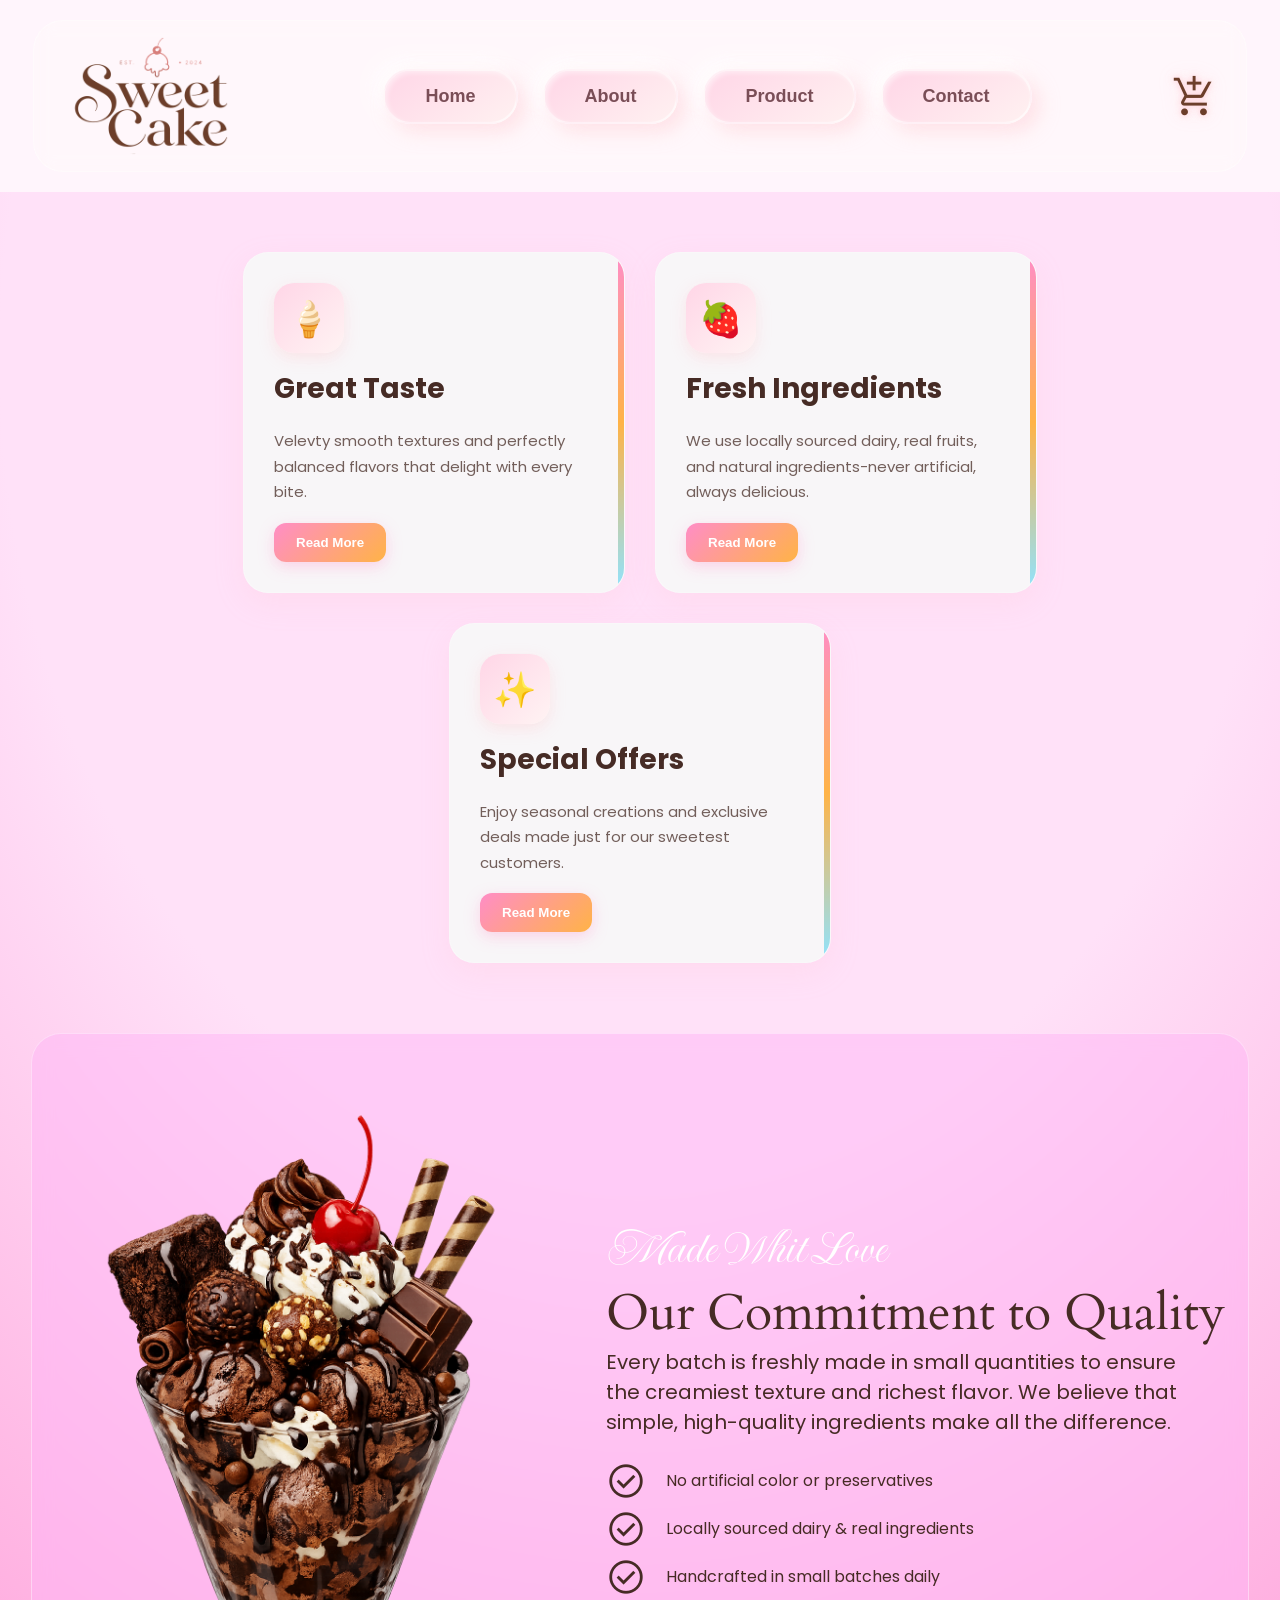
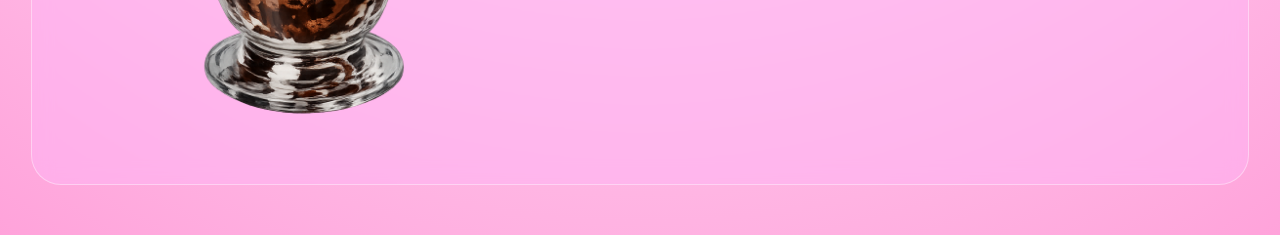
==== about.html @ 4bc4954b "Add files via upload" ====
<!DOCTYPE html>
<html lang="en">

<head>
    <meta charset="UTF-8">
    <meta name="viewport" content="width=device-width, initial-scale=1.0">
    <title>
        Sweet Cake - About
    </title>
    <link rel="stylesheet" href="style.css">
    <link rel="shortcut icon" href="img/icono_pague.png">
    <link rel="preconnect" href="https://fonts.googleapis.com">
    <link rel="preconnect" href="https://fonts.gstatic.com" crossorigin>
    <link href="https://fonts.googleapis.com/css2?family=Poppins:wght@300;400;500;600;700&display=swap"
        rel="stylesheet">
    <link
        href="https://fonts.googleapis.com/css2?family=Cardo:ital,wght@0,400;0,700;1,400&family=Imperial+Script&family=Montserrat:ital,wght@0,100..900;1,100..900&display=swap"
        rel="stylesheet">
    <link href="https://fonts.googleapis.com/css2?family=Material+Symbols+Outlined" rel="stylesheet">
</head>

<body>
    <div class="menu">
        <img src="img/logo.png" alt="logo" class="logo">
        <div class="menu_links">
            <button class="item_menu" onclick="location.href='index.html'">
                Home
            </button>
            <button class="item_menu" onclick="location.href='about.html'">
                About
            </button>
            <button class="item_menu" onclick="location.href='product.html'">
                Product
            </button>
            <button class="item_menu" onclick="location.href='contact.html'">
                Contact
            </button>
        </div>
        <div class="icono_compras">
            add_shopping_cart
        </div>
    </div>

    <section class="about">
        <div class="items_container">
            <div class="item">
                <div class="item_icono">
                    🍦
                </div>
                <div class="item_content">
                    <div class="item_title">
                        Great Taste
                    </div>
                    <div class="item_text">
                        Velevty smooth textures and perfectly balanced flavors that delight with every bite.
                    </div>
                    <button class="item_btn">
                        Read More
                    </button>
                </div>
            </div>
            <div class="item">
                <div class="item_icono">
                    🍓
                </div>
                <div class="item_content">
                    <div class="item_title">
                        Fresh Ingredients
                    </div>
                    <div class="item_text">
                        We use locally sourced dairy, real fruits, and natural ingredients-never artificial, always
                        delicious.
                    </div>
                    <button class="item_btn">
                        Read More
                    </button>
                </div>
            </div>
            <div class="item">
                <div class="item_icono">
                    ✨
                </div>
                <div class="item_content">
                    <div class="item_title">
                        Special Offers
                    </div>
                    <div class="item_text">
                        Enjoy seasonal creations and exclusive deals made just for our sweetest customers.
                    </div>
                    <button class="item_btn">
                        Read More
                    </button>
                </div>
            </div>
        </div>
        <div class="banner_about">
            <img src="img/Heladochocolate.png" alt="producto" class="img_producto">
            <div class="text_about">
                <div class="text_about_titulo">
                    Made Whit Love
                </div>
                <div class="text_about_subtitulo">
                    Our Commitment to Quality
                </div>
                <div class="text_about_parrafo">
                    Every batch is freshly made in small quantities to ensure the creamiest texture and richest flavor.
                    We believe that simple, high-quality ingredients make all the difference.
                </div>
                <div class="text_about_check">
                    <div class="item_icono_banner_about">
                        check_circle
                    </div>
                    <div class="textcheck">
                        No artificial color or preservatives
                    </div>
                </div>
                <div class="text_about_check">
                    <div class="item_icono_banner_about">
                        check_circle
                    </div>
                    <div class="textcheck">
                        Locally sourced dairy & real ingredients
                    </div>
                </div>
                <div class="text_about_check">
                    <div class="item_icono_banner_about">
                        check_circle
                    </div>
                    <div class="textcheck">
                        Handcrafted in small batches daily
                    </div>
                </div>
            </div>
        </div>
    </section>
</body>

</html>
---- style.css ----
body {
    margin: 0;
    background: hsl(316, 100%, 98%);
    font-family: 'Poppins', sans-serif;
}

html {
    scroll-behavior: smooth;
}

.home {
    display: flex;
    align-items: center;
    flex-direction: column;
    justify-content: start;
    background-image: url(img/Fondo.png);
    background-size: cover;
    /* Ajusta la imagen a toda la pantalla */
    background-position: center;
    /* Centra la imagen */
    background-repeat: no-repeat;
    /* Evita que se repita */
    height: 800px;
    margin: 0;
    min-height: 100vh;
    padding-bottom: 80px;
    overflow: hidden;
}

.logo {
    height: 120px;
    padding: 0;
    flex-shrink: 0;
}

.menu {
    justify-content: space-between;
    gap: 20px;
    display: flex;
    align-items: center;
    flex-wrap: wrap;
    width: 90%;
    max-width: 1400px;
    padding:
        15px 30px;
    margin: 20px auto;
    background:
        rgba(255,
            252,
            248,
            0.35);
    border-radius: 30px;
    backdrop-filter:
        blur(10px);
    border:
        1px solid rgba(255,
            255,
            255,
            .4);
}

.item_menu {
    background: linear-gradient(145deg, #ffd6e7, #fff1f1);
    border-radius: 50px;
    border: 2px solid rgba(255, 255, 255, 0.6);
    color: #7a4e57;
    font-size: 18px;
    font-weight: 600;
    padding: 15px 40px;
    cursor: pointer;
    box-shadow:
        8px 8px 20px rgba(255, 182, 193, 0.35),
        -8px -8px 20px rgba(255, 255, 255, 0.8),
        inset 2px 2px 5px rgba(255, 255, 255, 0.5);
    transition: all 0.25s ease;
    backdrop-filter: blur(8px);
}

.item_menu:hover {
    transform: translateY(-3px) scale(1.03);
    background: linear-gradient(145deg, #ffe0ec, #fff7f7);
    box-shadow:
        10px 10px 25px rgba(255, 182, 193, 0.45),
        -10px -10px 25px rgba(255, 255, 255, 0.9),
        inset 2px 2px 6px rgba(255, 255, 255, 0.6);
}

.item_menu:active {
    transform: scale(0.98);
    box-shadow:
        inset 4px 4px 10px rgba(255, 182, 193, 0.35),
        inset -4px -4px 10px rgba(255, 255, 255, 0.7);
}

.item_menu:focus {
    outline: none;
}

.menu_links {
    display: flex;
    align-items: center;
    justify-content: center;
    gap: 25px;
    flex-wrap: wrap;
}

.icono_compras {
    font-family: 'Material Symbols Outlined';
    font-size: 55px;
    color: #6c3e2a;
    padding: 0;
    font-size: 45px;
    cursor: pointer;
    transition: all 0.3s ease;
    text-shadow:
        0 0 5px rgba(255, 182, 193, 0.5),
        0 0 10px rgba(255, 192, 203, 0.4),
        0 0 20px rgba(255, 182, 193, 0.3);
}

.icono_compras:hover {
    color: #ffb6c9;
    transform: scale(1.15) translateY(-3px);
    text-shadow:
        0 0 8px rgba(255, 182, 193, 0.8),
        0 0 18px rgba(255, 192, 203, 0.7),
        0 0 35px rgba(255, 182, 193, 0.6),
        0 0 55px rgba(255, 182, 193, 0.5);
}

.icono_compras:active {
    transform: scale(0.95);
}

.banner {
    margin-top: 20px;
    display: flex;
    align-items: center;
    justify-content: center;
    width: 95%;
    max-width: 1800px;
    min-height: 600px;
    gap: 40px;
    flex-wrap: wrap;
}

.text_banner {
    display: flex;
    flex-direction: column;
    max-width: 700px;
}

.img_banner {
    width: 100%;
    max-width: 500px;
    height: auto;
    object-fit: contain;
}

.img_banner:hover {
    transform: scale(1.08);
}

.text_titulo {
    font-family: "Imperial Script", cursive;
    color: #eca9bb;
    font-size: 50px;
    margin-bottom: -20px;
}

.text_subtitulo {
    font-family: "Cardo", serif;
    font-weight: bold;
    font-size: 110px;
    color: #462b25;
    margin-top: 0;
    margin-bottom: -20px;
}

.text_parrafo {
    width: 100%;
    max-width: 600px;
    font-weight: 600;
    font-size: 20px;
    color: #462b25;
    padding: 10px;
    background: rgba(255, 199, 246, 0.15);
    /* transparencia */
    border-radius: 30px;
    backdrop-filter: blur(10px);
    /* efecto vidrio elegante */
    -webkit-backdrop-filter: blur(10px);
    border: 1px solid rgba(255, 255, 255, 0.4);
}

.text_subinferior {
    font-family: "Imperial Script", cursive;
    color: #462b25;
    font-size: 50px;
    align-items: end;
    align-self: flex-end;
}

.about {
    padding-top: 20px;
    display: flex;
    align-items: center;
    justify-content: center;
    flex-direction: column;
    gap: 30px;
    inset: 0;
    width: 100%;
    height: 100%;
    background: white;
    background: radial-gradient(125% 125% at 50% 10%, #ffe1f8 40%, rgb(255, 137, 206) 100%);
    z-index: -10;
    padding-bottom: 50px;
}

.items_container {
    display: flex;
    gap: 30px;
    justify-content: center;
    flex-wrap: wrap;
    padding: 40px;
}

/* CARD */
.item {
    position: relative;
    width: 320px;
    padding: 30px;
    border-radius: 25px;
    background: rgba(248, 248, 248, 0.932);
    backdrop-filter: blur(12px);
    overflow: hidden;
    transition: 0.5s ease;
    box-shadow:
        0 10px 30px rgba(255, 182, 193, 0.15);
    border: 1px solid rgba(255, 255, 255, 0.2);
}

/* LINEA LATERAL */
.item::before {
    content: "";
    position: absolute;
    top: 0;
    right: 0;
    width: 6px;
    height: 100%;
    background: linear-gradient(to bottom,
            #ff8dc7,
            #ffb347,
            #8fe3ff);
    transition: 0.5s ease;
}

/* HOVER */
.item:hover::before {
    width: 100%;
    opacity: 0.15;
}

.item:hover {
    transform: translateY(-10px);
}

.item_content {
    position: relative;
    z-index: 2;
    display: flex;
    flex-direction: column;
    gap: 18px;
}

.item_icono {
    width: 70px;
    height: 70px;
    border-radius: 20px;
    display: flex;
    align-items: center;
    justify-content: center;
    font-size: 35px;
    background: linear-gradient(135deg,
            #ffd6e7,
            #fff3f3);
    box-shadow:
        0 5px 15px rgba(255, 182, 193, 0.3);
    margin-bottom: 15px;
}

.item_title {
    font-size: 28px;
    font-weight: 700;
    color: #462b25;
    font-family: 'Poppins', sans-serif;
}


.item_text {
    color: rgba(70, 43, 37, 0.75);
    line-height: 1.7;
    font-size: 15px;
}

.item_btn {
    width: fit-content;
    padding: 12px 22px;
    border: none;
    border-radius: 12px;
    cursor: pointer;
    font-weight: 600;
    color: white;
    background: linear-gradient(135deg,
            #ff8dc7,
            #ffb347);
    transition: 0.3s ease;
    box-shadow:
        0 5px 15px rgba(255, 141, 199, 0.35);
}

.item_btn:hover {
    transform: scale(1.05);
    background: linear-gradient(135deg,
            #ff9ad0,
            #ffc067);
}

.banner_about {
    display: flex;
    align-items: center;
    flex-direction: row;
    justify-content: center;
    width: 95%;
    max-width: 1400px;
    border-radius: 30px;
    gap: 50px;
    background: rgba(255, 182, 245, 0.5);
    /* transparencia */
    border-radius: 30px;
    backdrop-filter: blur(10px);
    /* efecto vidrio elegante */
    -webkit-backdrop-filter: blur(10px);
    border: 1px solid rgba(255, 255, 255, 0.4);
}


.img_producto {
    width: 500px;
    transition: transform 0.35s ease;
    cursor: pointer;
}

.img_producto:hover {
    transform: scale(1.08);
}

.text_about {
    color: #462b25;
    width: auto
}

.text_about_titulo {
    font-family: "Imperial Script", cursive;
    color: #ffffff;
    font-size: 50px;
}

.text_about_subtitulo {
    font-family: "Cardo", serif;
    font-size: 50px;
}

.text_about_parrafo {
    font-size: 20px;
    width: 600px;
    padding-bottom: 20px;
}

.text_about_check {
    display: flex;
    align-items: center;
    justify-content: start;
    flex-direction: row;
    gap: 20px;

}

.item_icono_banner_about {
    font-family: 'Material Symbols Outlined';
    color: #462b25;
    font-size: 40px;
}

.product {
    display: flex;
    align-items: center;
    justify-content: center;
    color: #eca9bb;
    flex-direction: column;
    gap: 50px;
    padding: 30px;
}

.text_producto {
    display: flex;
    align-items: center;
    flex-direction: column;
    justify-content: center;
}

.text_producto_titulo {
    font-family: "Imperial Script", cursive;
    color: #eca9bb;
    font-size: 50px;
}

.text_producto_subtitulo {
    font-family: "Cardo", serif;
    font-size: 50px;
    color: #462b25;
}

.text_producto_parrafo {
    color: #462b25;
    font-size: 20px;
    width: 800px;
    text-align: center;
}

.items_producto {
    display: flex;
    flex-wrap: wrap;
    justify-content: center;
    gap: 30px;
}

.card_producto {
    width: 550px;
    background: white;
    border-radius: 25px;
    overflow: hidden;
    box-shadow: 0 5px 15px rgba(0, 0, 0, 0.1);
}

.card_img {
    width: 100%;
    height: 220px;
    object-fit: cover;
    display: block;
}

.card_content {
    padding: 25px;
    background: #fff7f7;
}

.card_title {
    margin: 0;
    font-size: 38px;
    color: #2d1f1f;
    font-family: Georgia, serif;
}

.card_text {
    color: #666;
    font-size: 18px;
    line-height: 1.5;
    margin-top: 15px;
}

.card_tag {
    display: inline-block;
    margin-top: 20px;
    background: #ffd6de;
    color: #d35b74;
    padding: 12px 22px;
    border-radius: 30px;
    font-weight: bold;
    font-size: 15px;

    cursor: pointer;

    transition:
        transform .3s ease,
        box-shadow .3s ease,
        background .3s ease,
        color .3s ease;

    box-shadow:
        0 0 0 rgba(255, 182, 193, 0);
}


/* HOVER */
.card_tag:hover {

    background:
        linear-gradient(135deg,
            #ff9fc5,
            #ffb347);

    color: white;

    transform:
        translateY(-3px) scale(1.05);

    box-shadow:
        0 0 10px rgba(255, 182, 193, .7),
        0 0 20px rgba(255, 141, 199, .5),
        0 0 35px rgba(255, 179, 71, .35);
}


/* CLICK */
.card_tag:active {
    transform:
        scale(.95);
}

.contact {
    padding: 100px 30px;
    display: flex;
    flex-direction: column;
    align-items: center;
    height: 710px;
    gap: 20px;
    background:
        radial-gradient(125% 125% at 50% 10%,
            #fff7fb 20%,
            #ffdce9 55%,
            #d8fff3 100%);
}

.contact_title {
    font-family: "Imperial Script";
    color: #eca9bb;
    font-size: 60px;
    margin-bottom: -25px;
}

.contact_subtitle {
    font-family: "Cardo";
    color: #462b25;
    font-size: 50px;
}

.contact_container {
    display: flex;
    gap: 80px;
    margin-top: 40px;
    flex-wrap: wrap;
    justify-content: center;
}

.contact_info {
    display: flex;
    flex-direction: column;
    gap: 30px;
    font-size: 22px;
    color: #462b25;
}

.contact_form {
    display: flex;
    flex-direction: column;
    gap: 20px;
    width: 450px;
}

.contact_form {
    display: flex;
    flex-direction: column;
    gap: 35px;
    width: 450px;
}

/* CONTENEDOR INPUT */
.input_group {
    position: relative;
    width: 100%;
}

/* INPUT */
.input_group input,
.input_group textarea {
    width: 100%;
    padding:
        20px 15px;
    font-size: 18px;
    border: none;
    outline: none;
    background:
        rgba(255,
            255,
            255,
            0.15);
    backdrop-filter:
        blur(15px);
    border-radius:
        18px;
    color:
        #462b25;
    transition:
        0.3s;
    box-sizing:
        border-box;
    border:
        1px solid rgba(255,
            255,
            255,
            0.3);
}

.input_group label {
    position: absolute;
    left: 15px;
    top: 18px;
    font-size: 18px;
    color:
        #7a4e57;
    pointer-events: none;
    transition:
        .3s;
}

/* ANIMACION */

.input_group input:focus~label,
.input_group input:valid~label,
.input_group textarea:focus~label,
.input_group textarea:valid~label {
    top: -12px;
    left: 12px;
    font-size: 14px;
    padding:
        5px 12px;
    background:
        #fff5f8;
    border-radius:
        20px;
    color:
        #ff7fa8;
    font-weight:
        600;
}

.input_group input:hover,

.input_group textarea:hover {
    box-shadow:
        0 0 25px rgba(255,
            141,
            199,
            0.2);
}

.input_group input:focus,

.input_group textarea:focus {
    border:
        1px solid #ff9fc5;
    box-shadow:
        0 0 30px rgba(255,
            141,
            199,
            0.25);
}

.input_group textarea {
    height: 150px;
    resize: none;
    padding-top:
        25px;
}

.contact_form button {
    padding: 18px;
    border: none;
    border-radius: 20px;
    background: linear-gradient(135deg, #ff8dc7, #ffb347);
    color: white;
    font-size: 18px;
    cursor: pointer;
    transition: .3s;
}

.contact_form button:hover {
    transform: translateY(-4px);
}

/* LAPTOP PEQUEÑO → 1220px */

@media (max-width:1220px) {

    /* HOME */

    .home {
        height: auto;
        min-height: 100vh;
        padding-bottom: 100px;
    }



    .banner {

        flex-direction: column;

        align-items: center;

        justify-content: center;

        text-align: center;

        gap: 40px;

        padding:

            30px 0;

    }



    .text_banner {

        display: flex;

        flex-direction:

            column;

        align-items:

            center;

        text-align:

            center;

        width:

            90%;

    }



    /* TITULOS */


    .text_titulo {

        font-size:

            40px;

        margin-bottom:

            0;

    }



    .text_subtitulo {

        font-size:

            72px;

        line-height:

            1.1;

        margin:

            0;

    }



    /* TEXTO */


    .text_parrafo {

        font-size:

            18px;

        line-height:

            1.8;

        width:

            95%;

        max-width:

            650px;

        padding:

            20px;

    }



    /* FIRMA */


    .text_subinferior {

        font-size:

            40px;

        align-self:

            center;

        margin-top:

            15px;

    }



    /* IMAGEN */


    .img_banner {

        width:

            600px;

        max-width:

            80%;

    }


}

/* TABLET → 1024px */

@media (max-width:1024px) {

    /* ---------- MENU ---------- */

    .menu {
        width: 90%;
        justify-content: center;
        gap: 20px;
        padding: 20px;
        flex-wrap: wrap;
        height: auto;
    }

    .logo {
        height: 100px;
    }

    .item_menu {
        font-size: 16px;
        padding: 12px 25px;
    }

    .icono_compras {
        font-size: 45px;
    }



    /* ---------- HOME ---------- */

    .banner {

        width: 95%;

        flex-direction: column;

        align-items: center;

        text-align: center;

        height: auto;

    }


    .text_banner {

        align-items: center;

    }


    .text_parrafo {

        width: 90%;

    }


    .img_banner {

        width: 550px;

    }



    /* ---------- ABOUT ---------- */

    .banner_about {

        width: 95%;

        flex-direction: column;

        padding: 30px;

    }


    .img_producto {

        width: 300px;

    }


    .text_about {

        text-align: center;

    }


    .text_about_parrafo {

        width: 100%;

    }



    /* ---------- PRODUCT ---------- */


    .items_producto {

        justify-content: center;

    }


    .card_producto {

        width: 90%;

        max-width: 500px;

    }



    /* ---------- CONTACT ---------- */


    .contact_container {

        flex-direction: column;

        align-items: center;

    }

}

/* MOBILE → 768px */

@media (max-width:768px) {

    body {
        overflow-x: hidden;
    }

    /* ---------- MENU ---------- */
    .menu {
        flex-direction: column;
        gap: 15px;
        padding: 25px 15px;
        width: 90%;
    }

    .menu_links {
        flex-direction: column;
        width: 100%;
    }

    .logo {
        height: 80px;
    }

    .item_menu {
        width: 200px;
        padding: 15px;
        font-size: 16px;
    }

    .icono_compras {
        font-size: 35px;
    }

    /* ---------- HOME ---------- */
    .banner {
        margin-top: 40px;
    }

    .text_titulo {
        font-size: 40px;
    }

    .text_subtitulo {
        font-size: 60px;
    }

    .text_parrafo {
        width: 95%;
        font-size: 16px;
    }

    .text_subinferior {
        font-size: 35px;
    }

    .img_banner {
        width: 500px;
    }

    /* ---------- ABOUT ---------- */


    .items_container {
        flex-direction: column;
        padding: 20px;
    }

    .item {
        width: 85%;
    }

    .banner_about {
        gap: 20px;
        padding: 20px;
    }

    .text_about_titulo {
        font-size: 35px;
    }

    .text_about_subtitulo {
        font-size: 35px;
    }

    .text_about_parrafo {
        font-size: 16px;
    }

    .text_about_check {
        justify-content: center;
        flex-wrap: wrap;
    }

    /* ---------- PRODUCT ---------- */
    .text_producto_titulo {
        font-size: 40px;
    }

    .text_producto_subtitulo {
        font-size: 35px;
        text-align: center;
    }

    .text_producto_parrafo {
        width: 90%;
        font-size: 16px;
    }

    .card_title {
        font-size: 28px;
    }

    .card_text {
        font-size: 16px;
    }

    /* ---------- CONTACT ---------- */
    .contact_title {
        font-size: 45px;
    }

    .contact_subtitle {
        font-size: 35px;
        text-align: center;
    }



    .contact_form {
        width: 95%;
    }

    .contact_info {
        font-size: 18px;
        text-align: center;
    }

    /* INPUTS */
    .input_group input,
    .input_group textarea {
        font-size: 16px;
        padding: 18px;
    }
}

/* SMALL MOBILE 480px */

@media (max-width:480px) {
    /* HOME */

    .text_subtitulo {
        font-size: 48px;
    }

    .img_banner {
        width: 300px;
    }

    /* ABOUT */

    .text_about_subtitulo {
        font-size: 28px;
    }

    .img_producto {
        width: 220px;
    }

    /* PRODUCT */

    .text_producto_subtitulo {
        font-size: 28px;
    }


    .card_producto {
        width: 100%;
    }


    /* CONTACT */
    .contact_title {
        font-size: 35px;
    }

    .contact_subtitle {
        font-size: 28px;
    }
}
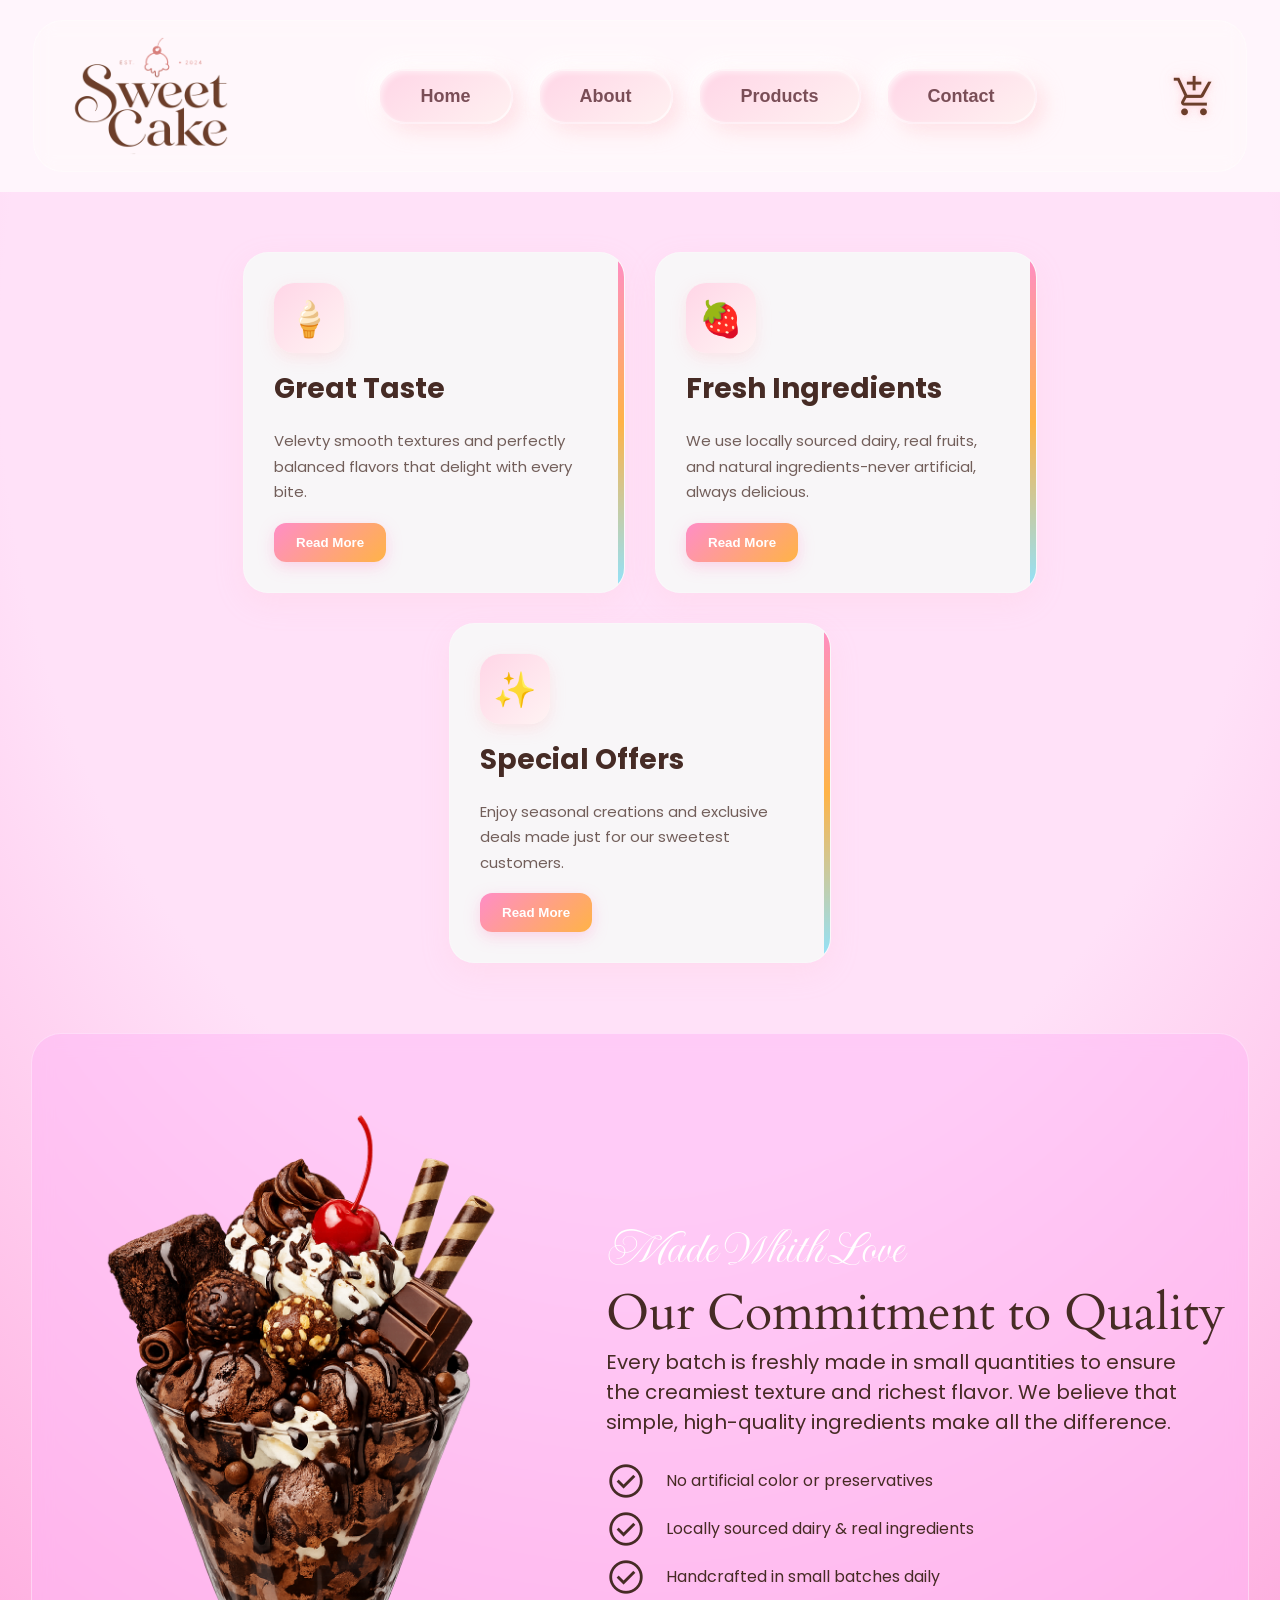
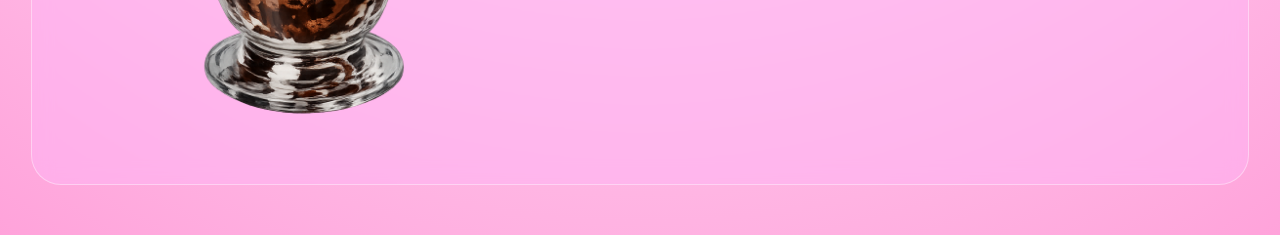
==== commit ec45ff44: "Fix typos in about.html" ====
--- a/about.html
+++ b/about.html
@@ -30,7 +30,7 @@
                 About
             </button>
             <button class="item_menu" onclick="location.href='product.html'">
-                Product
+                Products
             </button>
             <button class="item_menu" onclick="location.href='contact.html'">
                 Contact
@@ -97,7 +97,7 @@
             <img src="img/Heladochocolate.png" alt="producto" class="img_producto">
             <div class="text_about">
                 <div class="text_about_titulo">
-                    Made Whit Love
+                    Made Whith Love
                 </div>
                 <div class="text_about_subtitulo">
                     Our Commitment to Quality
@@ -135,4 +135,4 @@
     </section>
 </body>
 
-</html>+</html>
